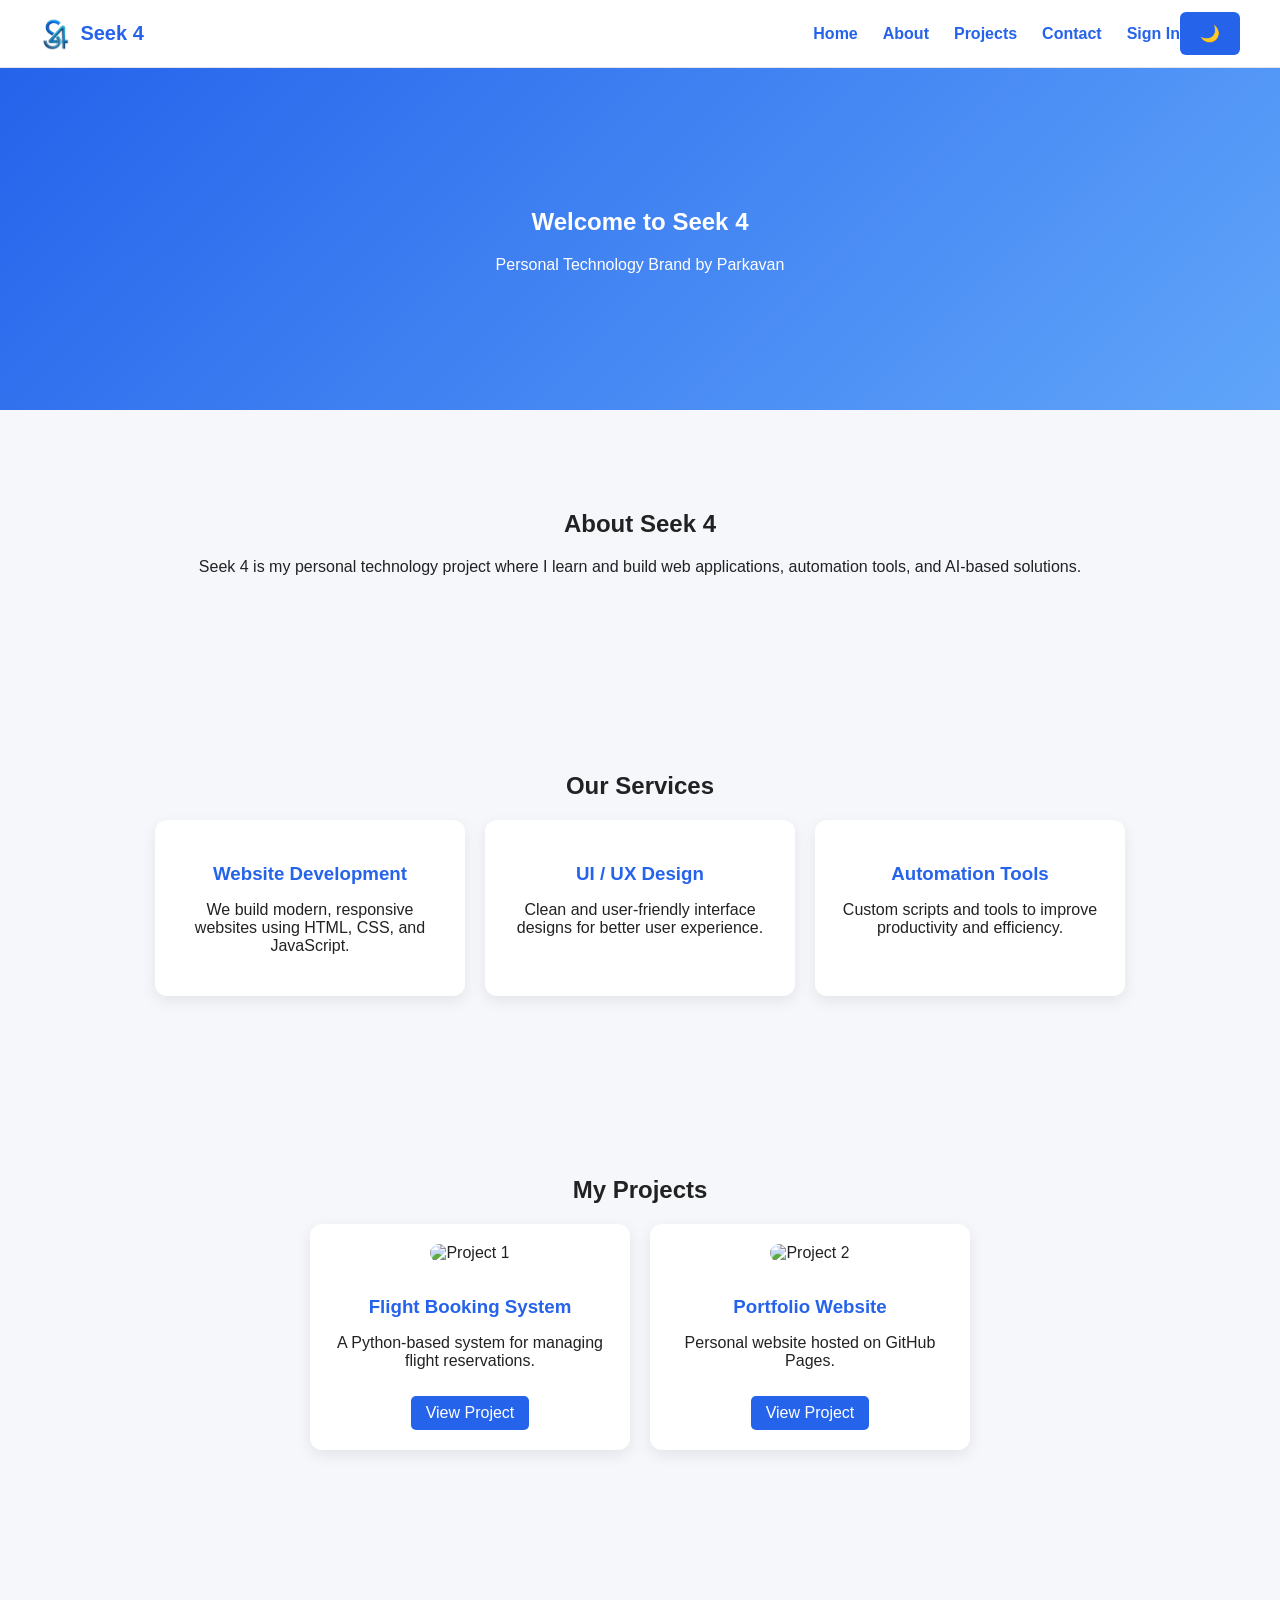
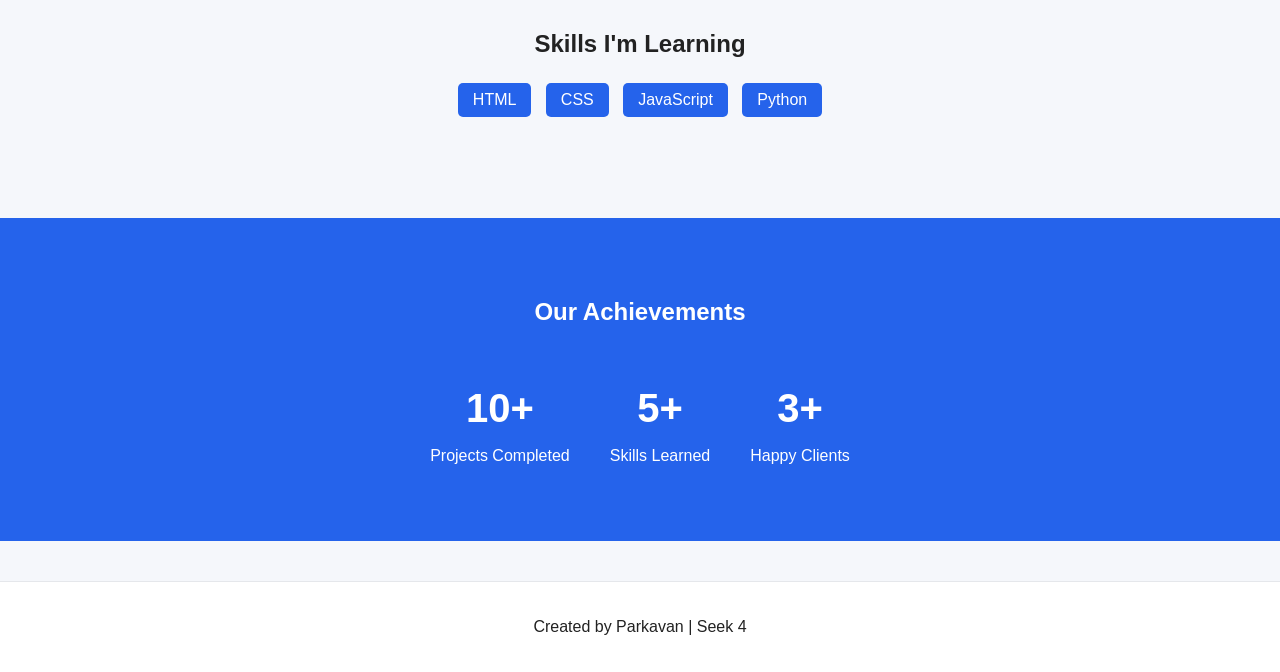
==== index.html @ dd01be50 "Update index.html" ====
<!DOCTYPE html>
<html>

<head>

<title>Seek 4 | Tech Brand</title>

<meta name="viewport" content="width=device-width, initial-scale=1.0">
<link rel="icon" type="image/png" href="favicon.png">
<link rel="stylesheet" href="style.css">

</head>

<body>

<header class="navbar">

<div class="logo">
<img src="logo.png" alt="Seek4 Logo">
<span>Seek 4</span>
</div>

<nav>
<a href="#home">Home</a>
<a href="#about">About</a>
<a href="#projects">Projects</a>
<a href="contact.html">Contact</a>

<a href="auth.html" id="loginLink">Sign In</a>
<a href="#" id="logoutBtn" onclick="logout()" style="display:none;">Logout</a>
<button id="themeToggle">🌙</button>

</nav>

</header>

<section id="home" class="hero">

<h1>Welcome to Seek 4</h1>
<p>Personal Technology Brand by Parkavan</p>

<p id="welcomeMessage"></p>

</section>

<section id="about">

<h2>About Seek 4</h2>

<p>
Seek 4 is my personal technology project where I learn and build
web applications, automation tools, and AI-based solutions.
</p>

</section>

<section id="services">

<h2>Our Services</h2>

<div class="services">

<div class="service-card">
<h3>Website Development</h3>
<p>We build modern, responsive websites using HTML, CSS, and JavaScript.</p>
</div>

<div class="service-card">
<h3>UI / UX Design</h3>
<p>Clean and user-friendly interface designs for better user experience.</p>
</div>

<div class="service-card">
<h3>Automation Tools</h3>
<p>Custom scripts and tools to improve productivity and efficiency.</p>
</div>

</div>

</section>
 
<section id="projects">

<h2>My Projects</h2>

<div class="projects">

<div class="project-card">
<img src="portrait-young-confident-woman-professional-entrepreneur-working-her-office-using-laptop.jpg" alt="Project 1">

<h3>Flight Booking System</h3>
<p>A Python-based system for managing flight reservations.</p>

<a href="#" class="btn">View Project</a>
</div>

<div class="project-card">
<img src="young-handsome-business-man-with-laptop-office.jpg" alt="Project 2">

<h3>Portfolio Website</h3>
<p>Personal website hosted on GitHub Pages.</p>

<a href="#" class="btn">View Project</a>
</div>

</div>

</section>

<section id="skills">

<h2>Skills I'm Learning</h2>

<ul>
<li>HTML</li>
<li>CSS</li>
<li>JavaScript</li>
<li>Python</li>
</ul>

</section>

<section class="stats">

<h2>Our Achievements</h2>

<div class="stats-container">

<div class="stat">
<h3 class="counter" data-target="10">0</h3>
<p>Projects Completed</p>
</div>

<div class="stat">
<h3 class="counter" data-target="5">0</h3>
<p>Skills Learned</p>
</div>

<div class="stat">
<h3 class="counter" data-target="3">0</h3>
<p>Happy Clients</p>
</div>

</div>

</section>

<footer>

<p>Created by Parkavan | Seek 4</p>

</footer>

 <script>

let loggedUser = localStorage.getItem("loggedUser")

if(loggedUser){

document.getElementById("welcomeMessage").innerText =
"Welcome back, " + loggedUser

document.getElementById("loginLink").style.display="none"
document.getElementById("logoutBtn").style.display="inline"

}

function logout(){

localStorage.removeItem("loggedUser")

alert("Logged out successfully")

location.reload()

}

const toggleBtn = document.getElementById("themeToggle")

if(localStorage.getItem("theme") === "dark"){
document.body.classList.add("dark-mode")
toggleBtn.innerText="☀️"
}

toggleBtn.onclick = function(){

document.body.classList.toggle("dark-mode")

if(document.body.classList.contains("dark-mode")){
localStorage.setItem("theme","dark")
toggleBtn.innerText="☀️"
}else{
localStorage.setItem("theme","light")
toggleBtn.innerText="🌙"
}

}

const counters = document.querySelectorAll('.counter')

counters.forEach(counter => {

counter.innerText = '0'

const updateCounter = () => {

const target = +counter.getAttribute('data-target')
const count = +counter.innerText

const increment = target / 100

if(count < target){
counter.innerText = Math.ceil(count + increment)
setTimeout(updateCounter, 20)
}else{
counter.innerText = target + "+"
}

}

updateCounter()

})

</script>
  
</body>
</html>
---- style.css ----
/* Smooth scrolling */
html {
  scroll-behavior: smooth;
}

/* Body */
body{
  font-family: Arial, sans-serif;
  margin:0;
  background:#f5f7fb;
  color:#222;
}

/* Navbar */
.navbar{
  display:flex;
  justify-content:space-between;
  align-items:center;
  padding:12px 40px;
  background:white;
  border-bottom:1px solid #e5e7eb;
}

/* Logo */
.logo{
  display:flex;
  align-items:center;
  gap:10px;
  font-size:20px;
  font-weight:bold;
  color:#2563eb;
}

.logo img{
  height:35px;
  width:auto;
}

/* Navigation links */
nav{
  display:flex;
  align-items:center;
}

nav a{
  margin-left:25px;
  text-decoration:none;
  color:#2563eb;
  font-weight:600;
  font-size:16px;
  transition:0.3s;
}

nav a:hover{
  color:#1d4ed8;
}

/* Hero section */
.hero{
  text-align:center;
  padding:120px 20px;
  background:linear-gradient(135deg,#2563eb,#60a5fa);
  color:white;
}

/* Sections */
section{
  padding:80px 20px;
  text-align:center;
}

/* Projects container */
.projects{
  display:flex;
  justify-content:center;
  gap:20px;
  flex-wrap:wrap;
}

/* Project cards */
.card{
  background:white;
  padding:25px;
  border-radius:10px;
  width:260px;
  box-shadow:0 5px 15px rgba(0,0,0,0.08);
  transition:0.3s;
}

.card:hover{
  transform:translateY(-5px);
}

/* Skills list */
ul{
  list-style:none;
  padding:0;
}

ul li{
  display:inline-block;
  background:#2563eb;
  color:white;
  padding:8px 15px;
  margin:5px;
  border-radius:5px;
}

/* Footer */
footer{
  margin-top:40px;
  padding:20px;
  background:white;
  border-top:1px solid #e5e7eb;
  text-align:center;
}

/* Fade-in animation */
.section {
  opacity: 0;
  transform: translateY(40px);
  transition: all 0.8s ease;
}

.section.show {
  opacity: 1;
  transform: translateY(0);
}

/* Hero animation */
.hero h1{
  animation:fadeIn 1.5s ease-in-out;
}

@keyframes fadeIn {
  from {
    opacity:0;
    transform:translateY(-20px);
  }

  @media (max-width:768px){

.navbar{
flex-direction:column;
align-items:flex-start;
}

nav{
margin-top:10px;
}

.hero{
padding:80px 20px;
}

.projects{
flex-direction:column;
align-items:center;
}

.card{
width:90%;
}

}

  to {
    opacity:1;
    transform:translateY(0);
  }
}

button{
background:#2563eb;
color:white;
padding:10px 20px;
border:none;
border-radius:6px;
cursor:pointer;
}

button:hover{
background:#1d4ed8;
}

.card{
transition:0.3s;
}

.card:hover{
transform:translateY(-5px);
}

/* Dark Mode */

.dark-mode{
background:#111827;
color:#f9fafb;
}

.dark-mode .navbar{
background:#1f2937;
border-bottom:1px solid #374151;
}

.dark-mode .card{
background:#1f2937;
color:white;
}

.dark-mode footer{
background:#1f2937;
}

input, textarea{
width:100%;
padding:12px;
margin:10px 0;
border:1px solid #ccc;
border-radius:6px;
font-size:14px;
}

textarea{
resize:none;
}

button{
background:#2563eb;
color:white;
padding:12px 20px;
border:none;
border-radius:6px;
cursor:pointer;
font-size:16px;
}

button:hover{
background:#1d4ed8;
}

/* Services Section */

.services{
display:flex;
justify-content:center;
gap:20px;
flex-wrap:wrap;
margin-top:20px;
}

.service-card{
background:white;
padding:25px;
border-radius:12px;
width:260px;
box-shadow:0 5px 15px rgba(0,0,0,0.08);
transition:0.3s;
}

.service-card:hover{
transform:translateY(-5px);
}

.service-card h3{
color:#2563eb;
margin-bottom:10px;
}

.dark-mode .service-card{
background:#1f2937;
color:white;
}

@media (max-width:768px){

.services{
flex-direction:column;
align-items:center;
}

.service-card{
width:90%;
}

}

/* Project Cards */

.project-card{
background:white;
padding:20px;
border-radius:12px;
width:280px;
box-shadow:0 5px 15px rgba(0,0,0,0.08);
transition:0.3s;
text-align:center;
}

.project-card img{
width:100%;
border-radius:10px;
margin-bottom:15px;
}

.project-card:hover{
transform:translateY(-5px);
}

.project-card h3{
color:#2563eb;
margin-bottom:10px;
}

.btn{
display:inline-block;
margin-top:10px;
padding:8px 15px;
background:#2563eb;
color:white;
text-decoration:none;
border-radius:5px;
}

.btn:hover{
background:#1d4ed8;
}

.dark-mode .project-card{
background:#1f2937;
color:white;
}

@media (max-width:768px){

.project-card{
width:90%;
}

}

/* Stats Section */

.stats{
background:#2563eb;
color:white;
padding:60px 20px;
text-align:center;
}

.stats-container{
display:flex;
justify-content:center;
gap:40px;
flex-wrap:wrap;
margin-top:20px;
}

.stat h3{
font-size:40px;
margin-bottom:10px;
}

.stat p{
font-size:16px;
}

.dark-mode .stats{
background:#1f2937;
}
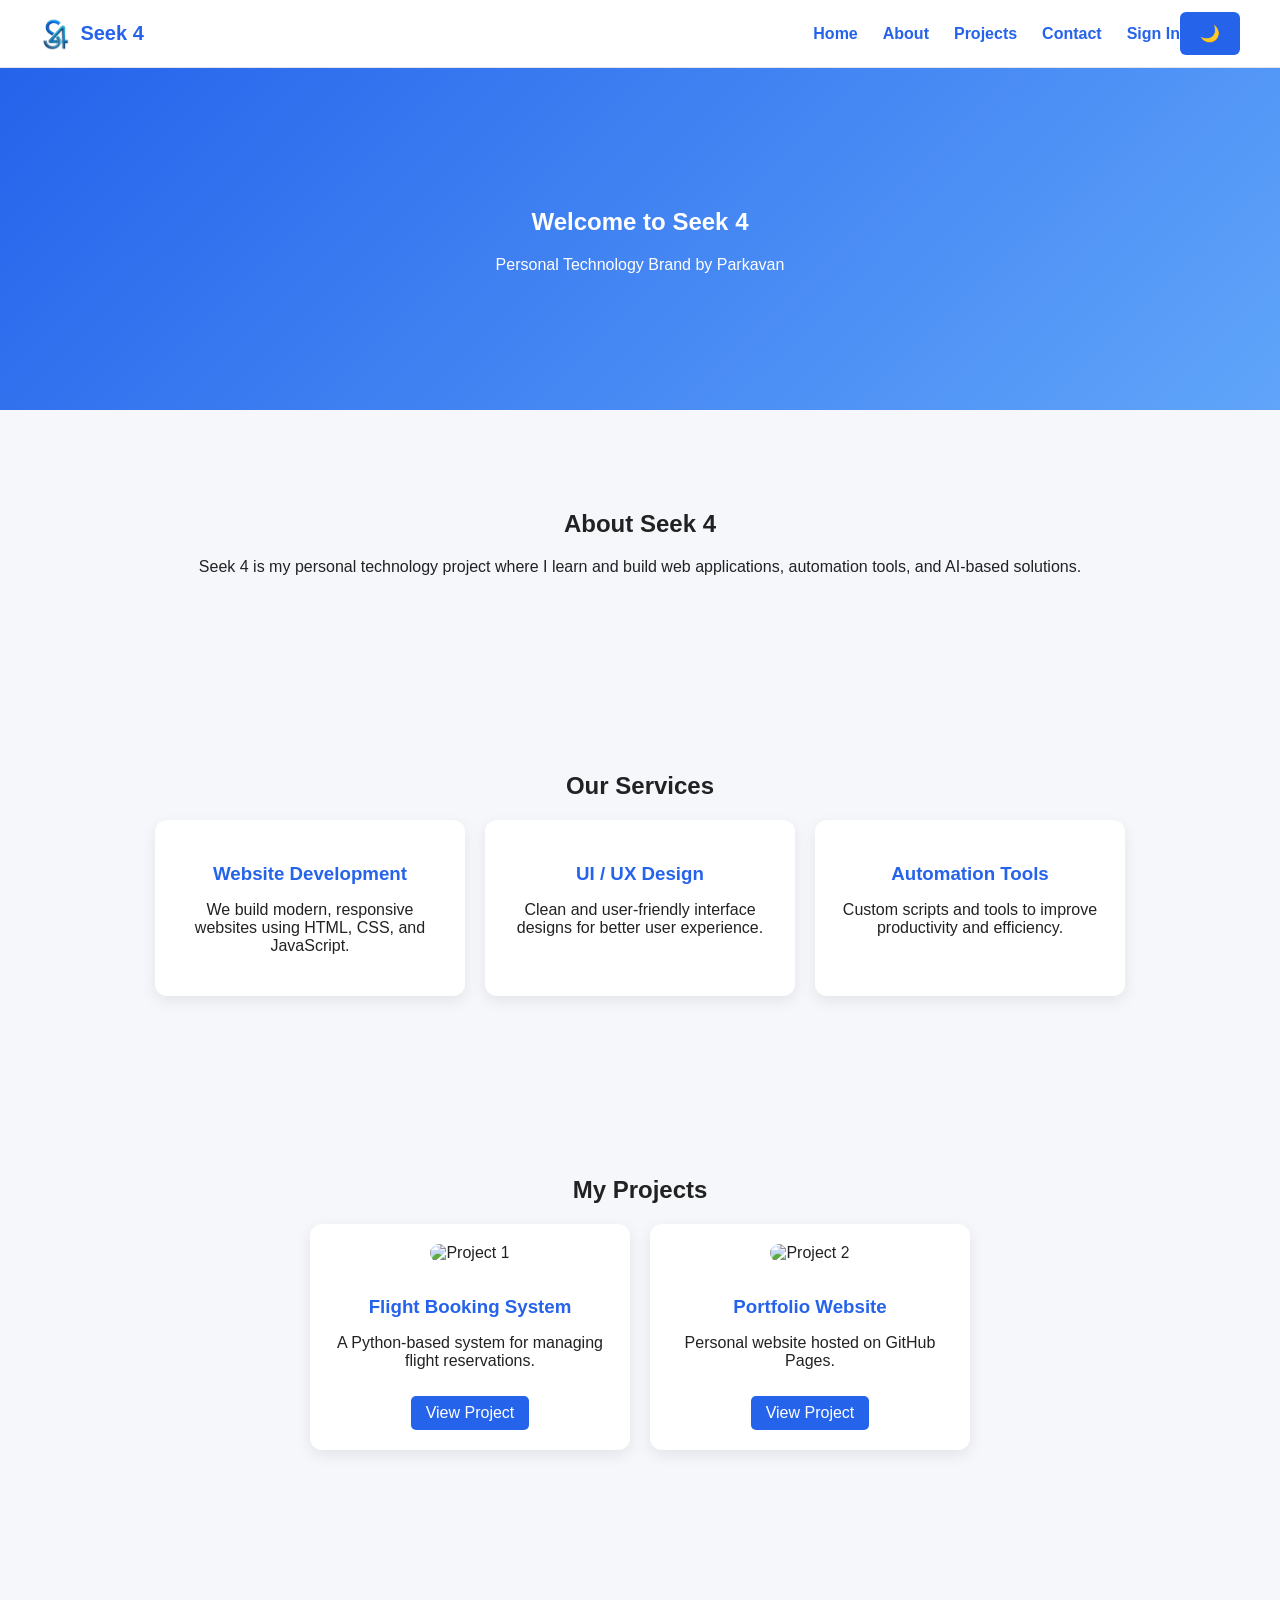
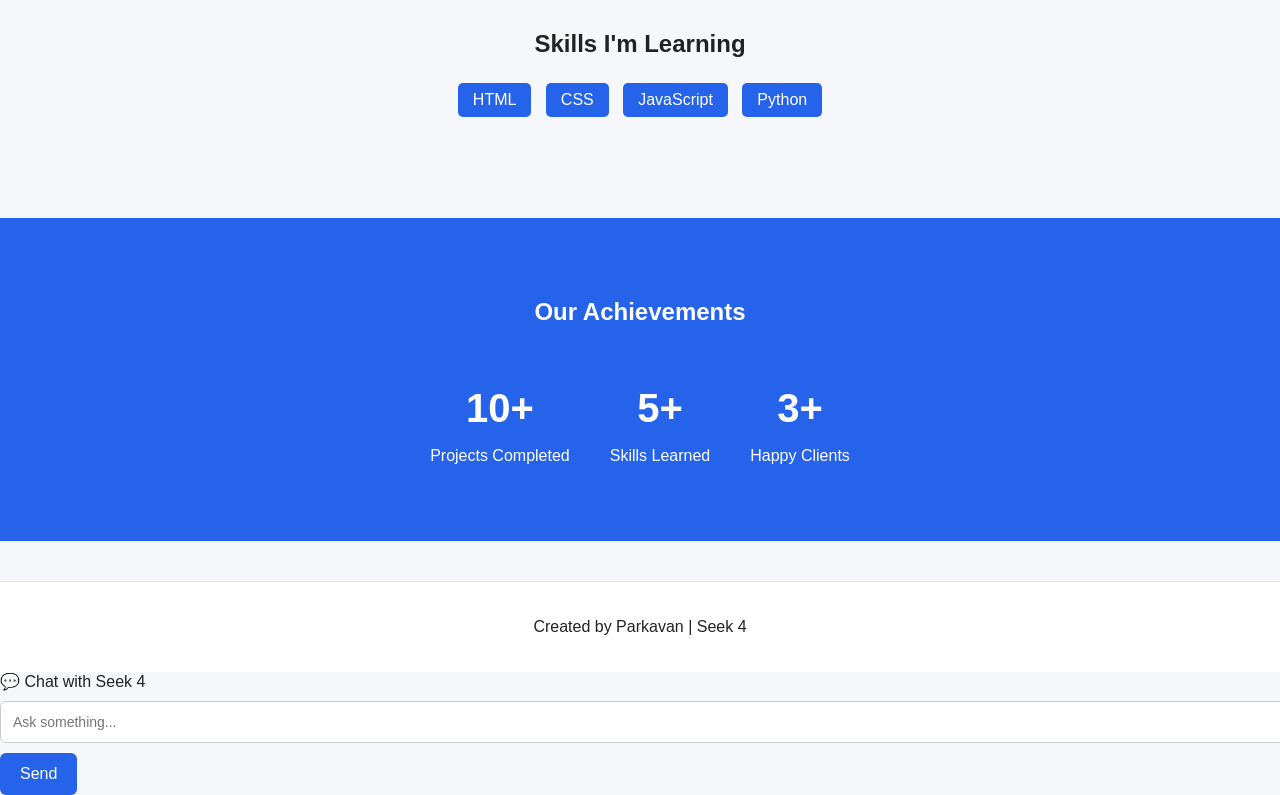
==== commit 9411f278: "Update index.html" ====
--- a/index.html
+++ b/index.html
@@ -222,7 +222,78 @@
 
 })
 
+function toggleChat(){
+
+let body = document.getElementById("chatBody")
+
+body.style.display = body.style.display === "block" ? "none" : "block"
+
+}
+
+function sendMessage(){
+
+let input = document.getElementById("chatInput")
+let msg = input.value
+
+if(msg === "") return
+
+let chat = document.getElementById("chatMessages")
+
+chat.innerHTML += "<p><b>You:</b> " + msg + "</p>"
+
+let reply = getReply(msg)
+
+setTimeout(()=>{
+chat.innerHTML += "<p><b>Bot:</b> " + reply + "</p>"
+chat.scrollTop = chat.scrollHeight
+},500)
+
+input.value = ""
+
+}
+
+function getReply(msg){
+
+msg = msg.toLowerCase()
+
+if(msg.includes("hello")){
+return "Hello! Welcome to Seek 4 👋"
+}
+
+if(msg.includes("services")){
+return "We offer web development, UI design, and automation tools."
+}
+
+if(msg.includes("contact")){
+return "You can contact us through the Contact page."
+}
+
+if(msg.includes("price")){
+return "Pricing depends on your project. Please contact us."
+}
+
+return "I'm here to help! Ask about services or projects."
+
+}
+
 </script>
-  
+
+<div class="chatbot">
+
+<div class="chat-header" onclick="toggleChat()">
+💬 Chat with Seek 4
+</div>
+
+<div class="chat-body" id="chatBody">
+
+<div id="chatMessages"></div>
+
+<input type="text" id="chatInput" placeholder="Ask something...">
+<button onclick="sendMessage()">Send</button>
+
+</div>
+
+</div>
+ 
 </body>
 </html>
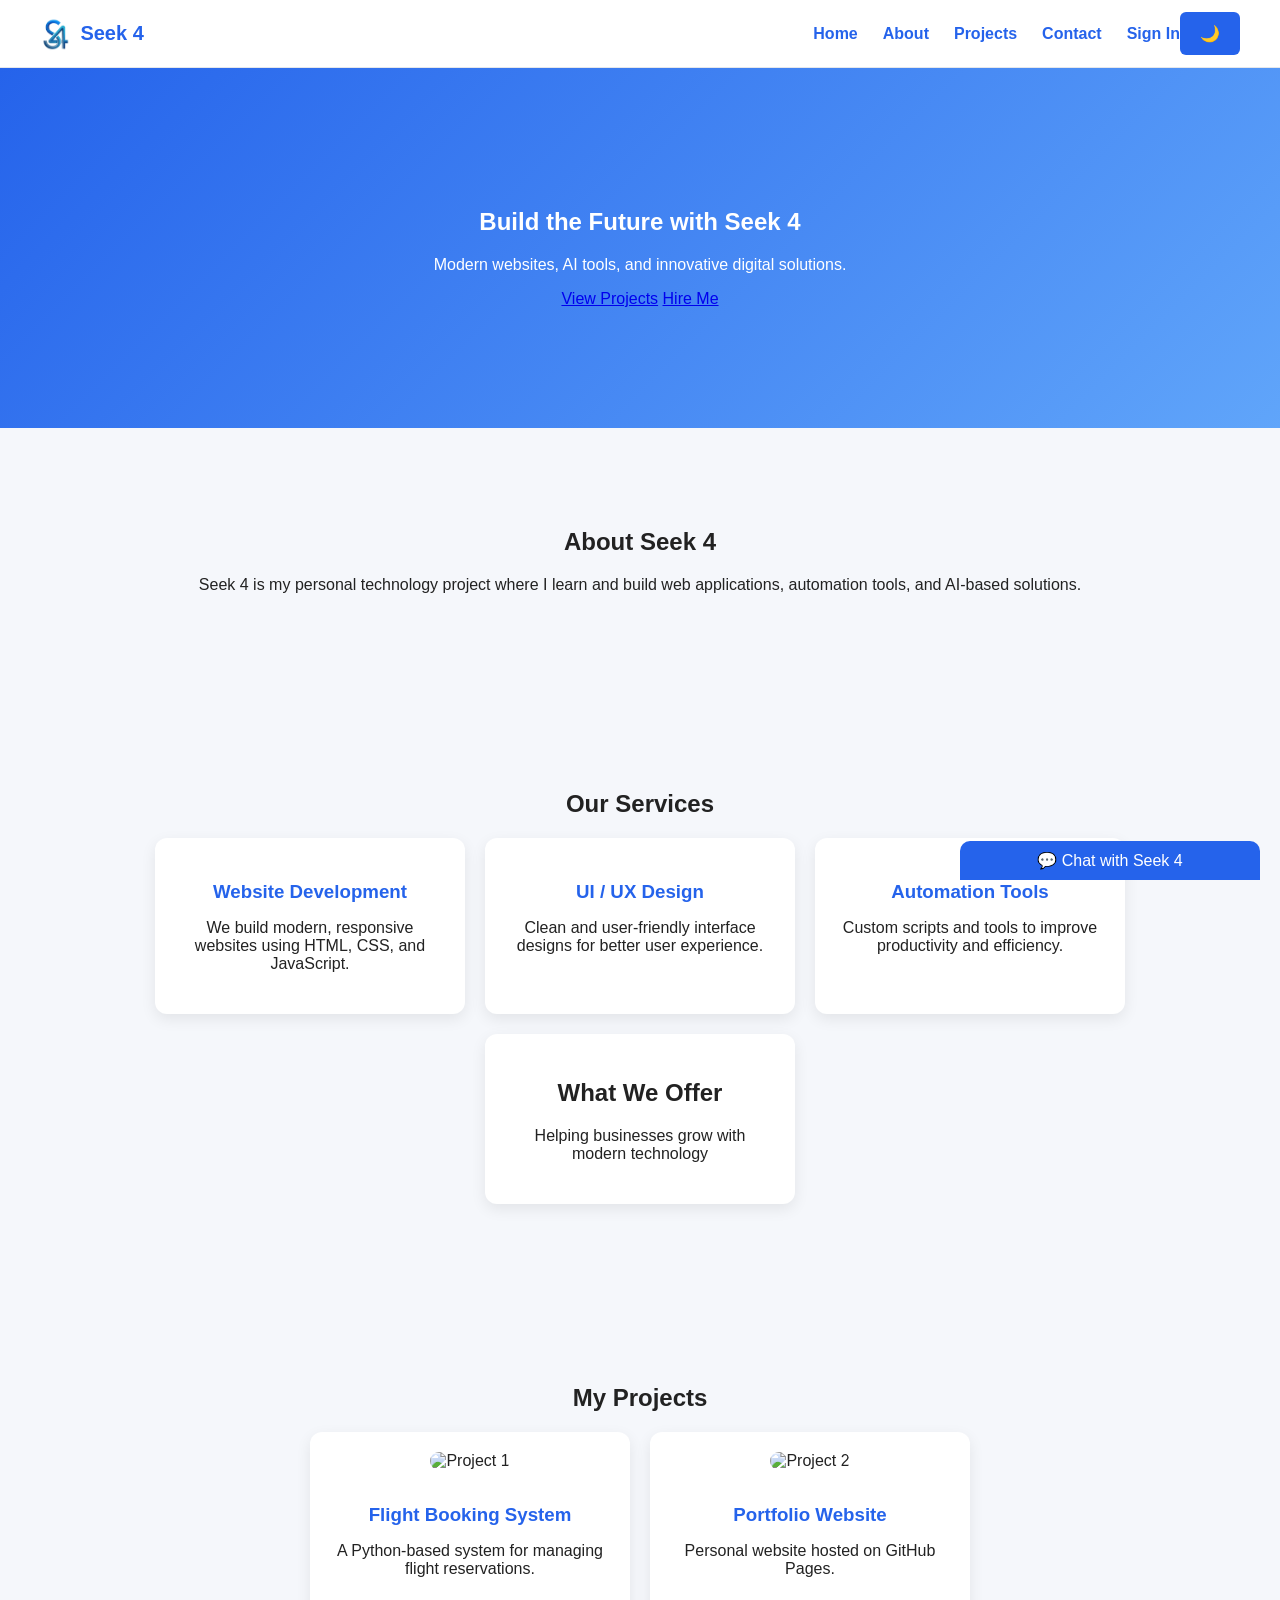
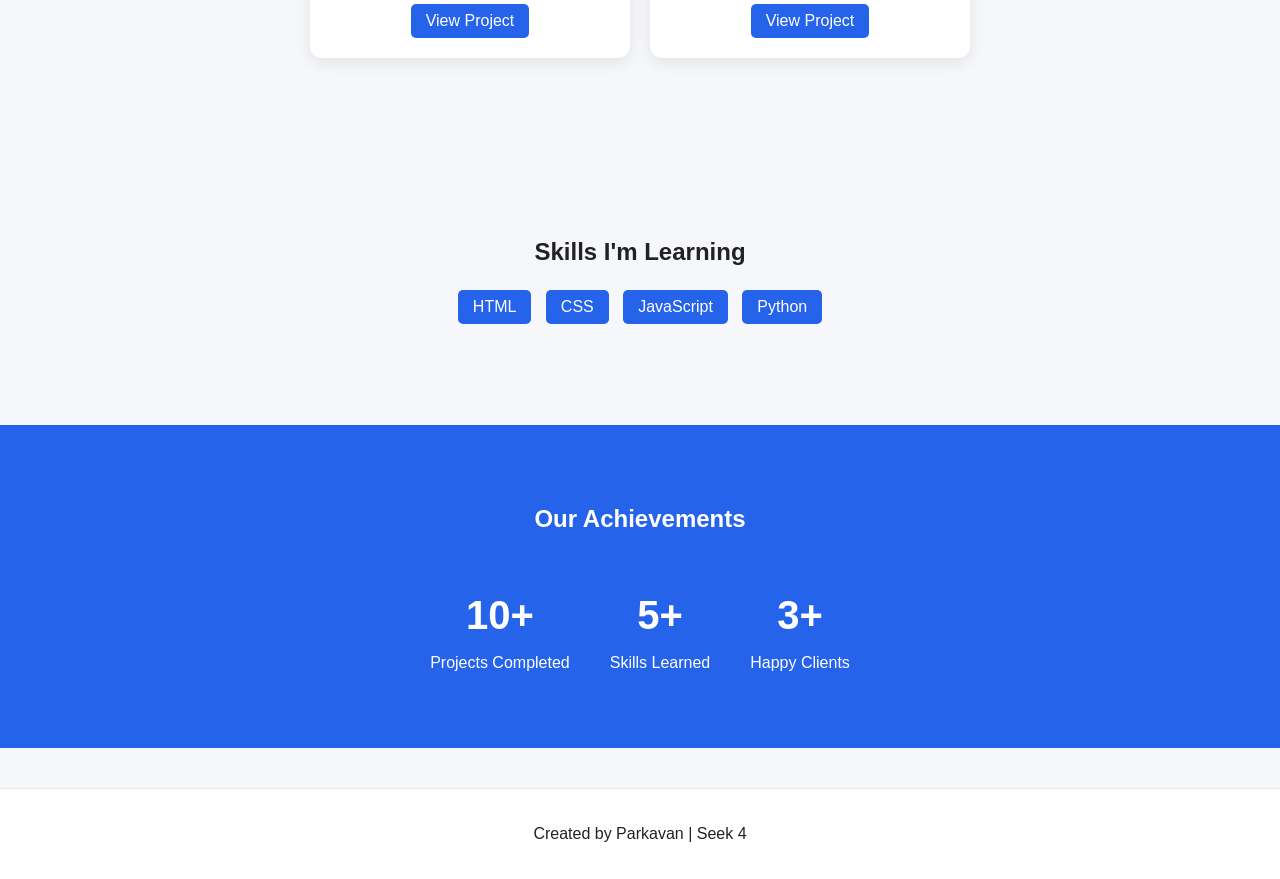
==== commit 541245bc: "Update index.html" ====
--- a/index.html
+++ b/index.html
@@ -34,12 +34,20 @@
 
 </header>
 
-<section id="home" class="hero">
-
-<h1>Welcome to Seek 4</h1>
-<p>Personal Technology Brand by Parkavan</p>
-
-<p id="welcomeMessage"></p>
+<section class="hero">
+
+<h1>
+Build the Future with <span class="highlight">Seek 4</span>
+</h1>
+
+<p>
+Modern websites, AI tools, and innovative digital solutions.
+</p>
+
+<div class="hero-buttons">
+<a href="#projects" class="btn-primary">View Projects</a>
+<a href="contact.html" class="btn-secondary">Hire Me</a>
+</div>
 
 </section>
 
@@ -73,6 +81,11 @@
 <div class="service-card">
 <h3>Automation Tools</h3>
 <p>Custom scripts and tools to improve productivity and efficiency.</p>
+</div>
+
+<div class="service-card">
+<h2>What We Offer</h2>
+<p>Helping businesses grow with modern technology</p>
 </div>
 
 </div>
--- a/style.css
+++ b/style.css
@@ -368,3 +368,55 @@
 .dark-mode .stats{
 background:#1f2937;
 }
+
+/* Chatbot */
+
+.chatbot{
+position:fixed;
+bottom:20px;
+right:20px;
+width:300px;
+font-family:Arial;
+}
+
+.chat-header{
+background:#2563eb;
+color:white;
+padding:10px;
+cursor:pointer;
+border-radius:10px 10px 0 0;
+text-align:center;
+}
+
+.chat-body{
+display:none;
+background:white;
+border:1px solid #ccc;
+border-top:none;
+padding:10px;
+border-radius:0 0 10px 10px;
+}
+
+#chatMessages{
+height:200px;
+overflow-y:auto;
+margin-bottom:10px;
+}
+
+#chatMessages p{
+margin:5px 0;
+}
+
+#chatInput{
+width:70%;
+padding:5px;
+}
+
+.chat-body button{
+padding:5px;
+}
+
+.dark-mode .chat-body{
+background:#1f2937;
+color:white;
+}
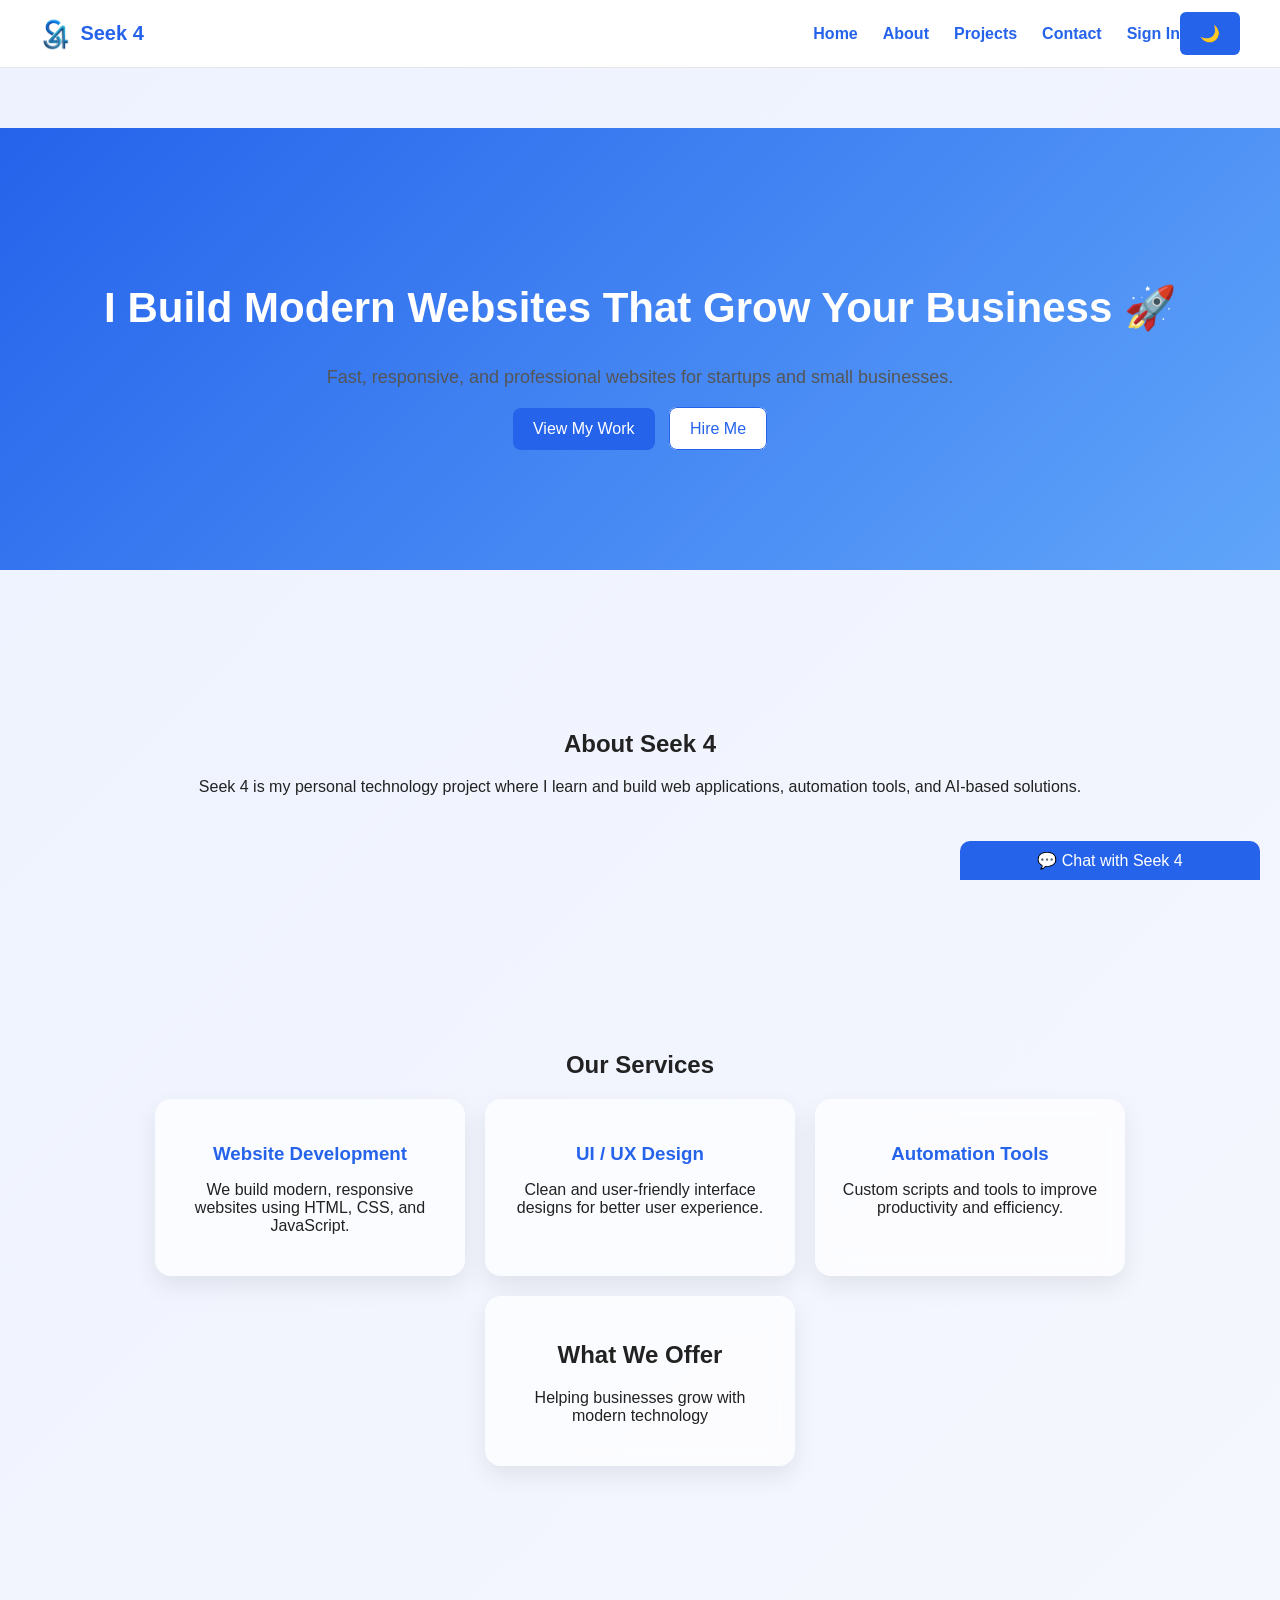
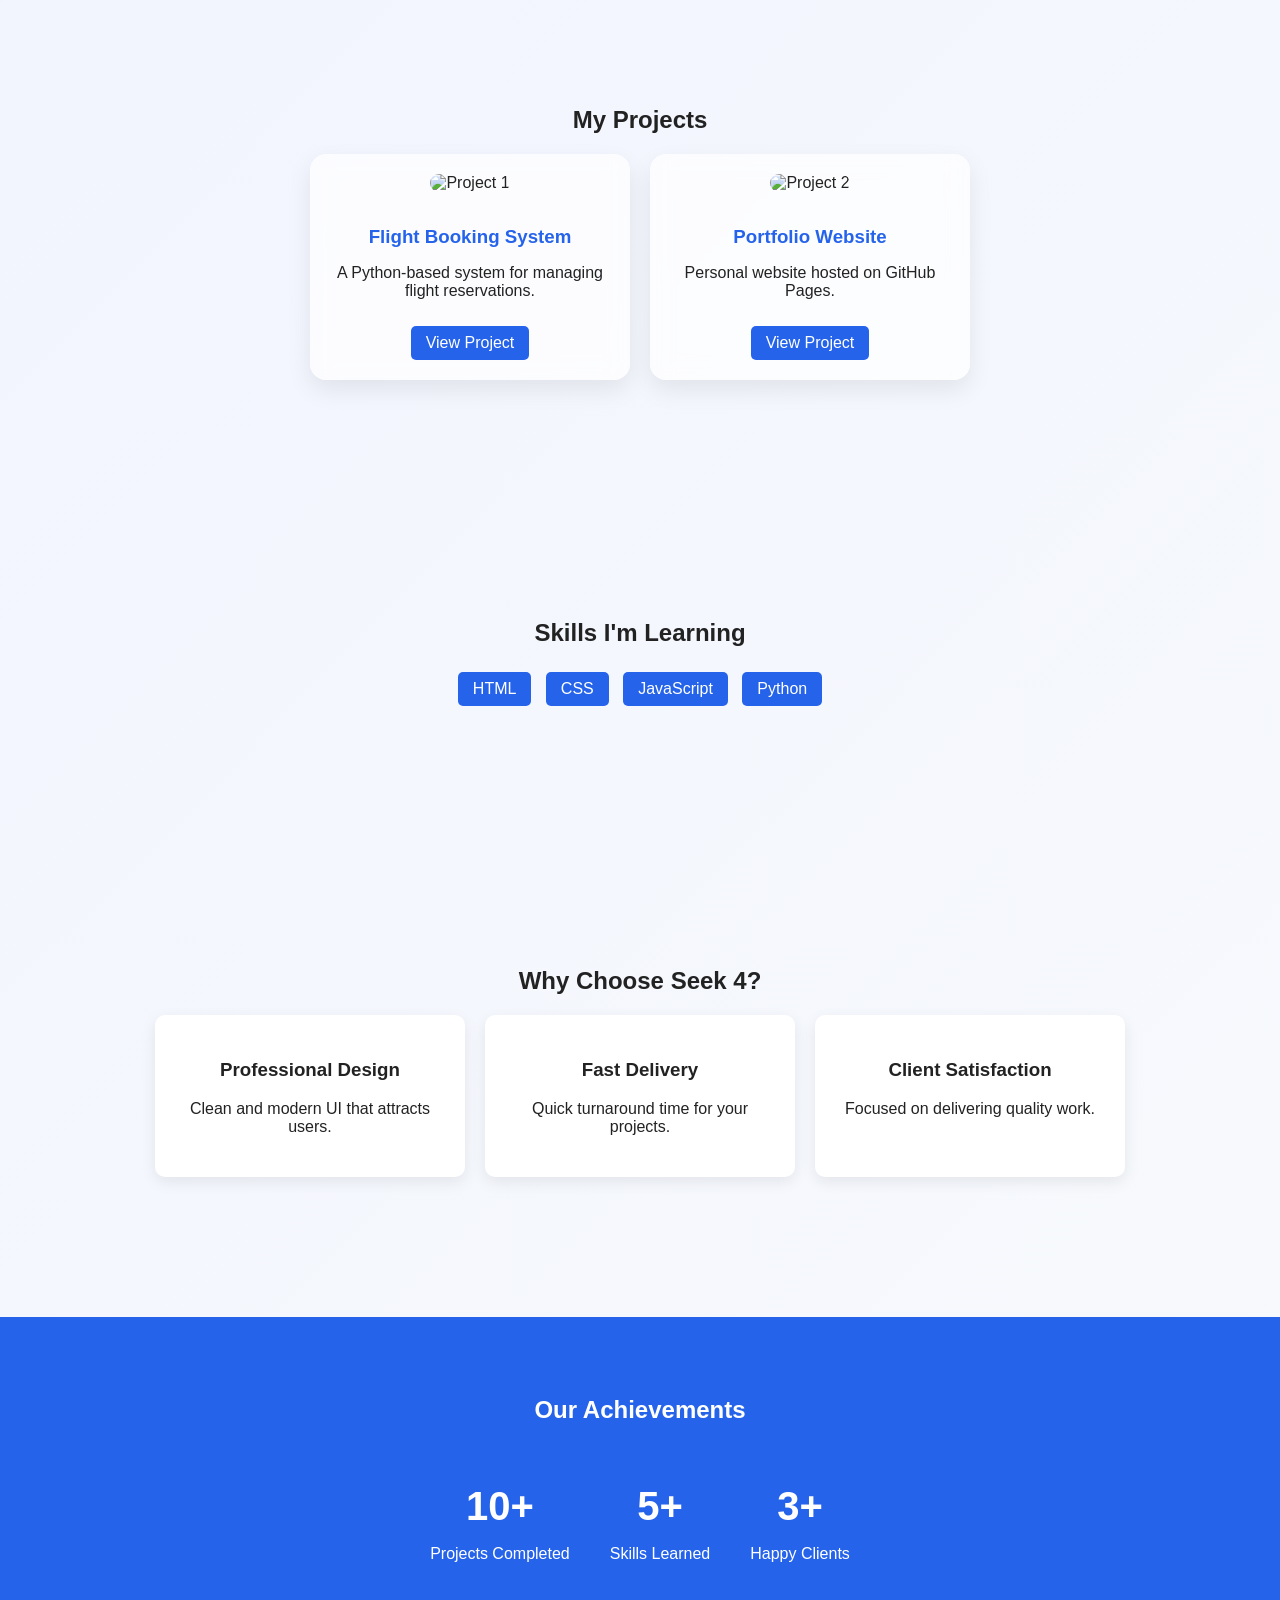
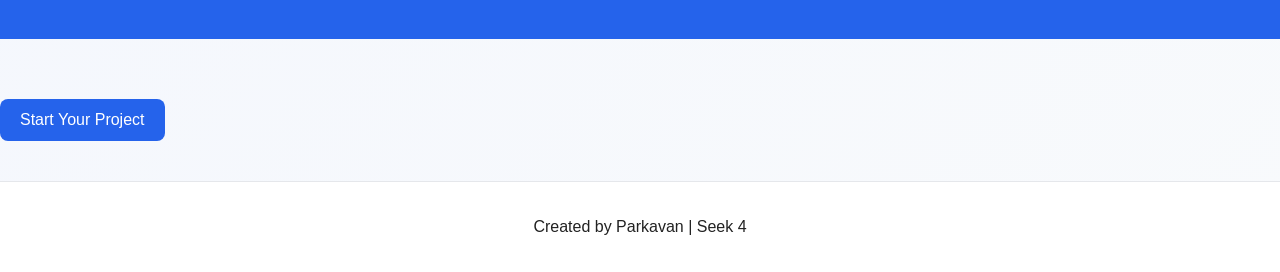
==== commit df8711ec: "Update index.html" ====
--- a/index.html
+++ b/index.html
@@ -37,19 +37,19 @@
 <section class="hero">
 
 <h1>
-Build the Future with <span class="highlight">Seek 4</span>
+I Build Modern Websites That Grow Your Business 🚀
 </h1>
 
 <p>
-Modern websites, AI tools, and innovative digital solutions.
+Fast, responsive, and professional websites for startups and small businesses.
 </p>
 
 <div class="hero-buttons">
-<a href="#projects" class="btn-primary">View Projects</a>
+<a href="#projects" class="btn-primary">View My Work</a>
 <a href="contact.html" class="btn-secondary">Hire Me</a>
 </div>
 
-</section>
+</section> 
 
 <section id="about">
 
@@ -133,6 +133,31 @@
 
 </section>
 
+ <section>
+
+<h2>Why Choose Seek 4?</h2>
+
+<div class="projects">
+
+<div class="card">
+<h3>Professional Design</h3>
+<p>Clean and modern UI that attracts users.</p>
+</div>
+
+<div class="card">
+<h3>Fast Delivery</h3>
+<p>Quick turnaround time for your projects.</p>
+</div>
+
+<div class="card">
+<h3>Client Satisfaction</h3>
+<p>Focused on delivering quality work.</p>
+</div>
+
+</div>
+
+</section>
+
 <section class="stats">
 
 <h2>Our Achievements</h2>
@@ -157,6 +182,8 @@
 </div>
 
 </section>
+
+<a href="contact.html" class="btn-primary">Start Your Project</a>
 
 <footer>
 
--- a/style.css
+++ b/style.css
@@ -420,3 +420,87 @@
 background:#1f2937;
 color:white;
 }
+
+/* Gradient Background */
+body{
+  background: linear-gradient(135deg,#eef2ff,#f8fafc);
+}
+
+/* Hero */
+.hero{
+  text-align:center;
+  padding:120px 20px;
+}
+
+.hero h1{
+  font-size:42px;
+  font-weight:700;
+}
+
+.highlight{
+  color:#2563eb;
+}
+
+.hero p{
+  margin-top:10px;
+  font-size:18px;
+  color:#555;
+}
+
+/* Buttons */
+.hero-buttons{
+  margin-top:20px;
+}
+
+.btn-primary{
+  background:#2563eb;
+  color:white;
+  padding:12px 20px;
+  border-radius:8px;
+  text-decoration:none;
+  margin-right:10px;
+  display:inline-block;
+}
+
+.btn-primary:hover{
+  background:#1d4ed8;
+}
+
+.btn-secondary{
+  background:white;
+  color:#2563eb;
+  padding:12px 20px;
+  border-radius:8px;
+  border:1px solid #2563eb;
+  text-decoration:none;
+}
+
+/* Glass Effect Cards */
+.service-card, .project-card{
+  backdrop-filter: blur(10px);
+  background: rgba(255,255,255,0.7);
+}
+
+/* Section spacing */
+section{
+  margin:60px 0;
+}
+
+.service-card, .project-card{
+  border-radius:16px;
+  box-shadow:0 10px 25px rgba(0,0,0,0.08);
+}
+
+.dark-mode{
+  background:#0f172a;
+  color:white;
+}
+
+.dark-mode .hero p{
+  color:#cbd5f5;
+}
+
+.dark-mode .service-card,
+.dark-mode .project-card{
+  background:#1e293b;
+}
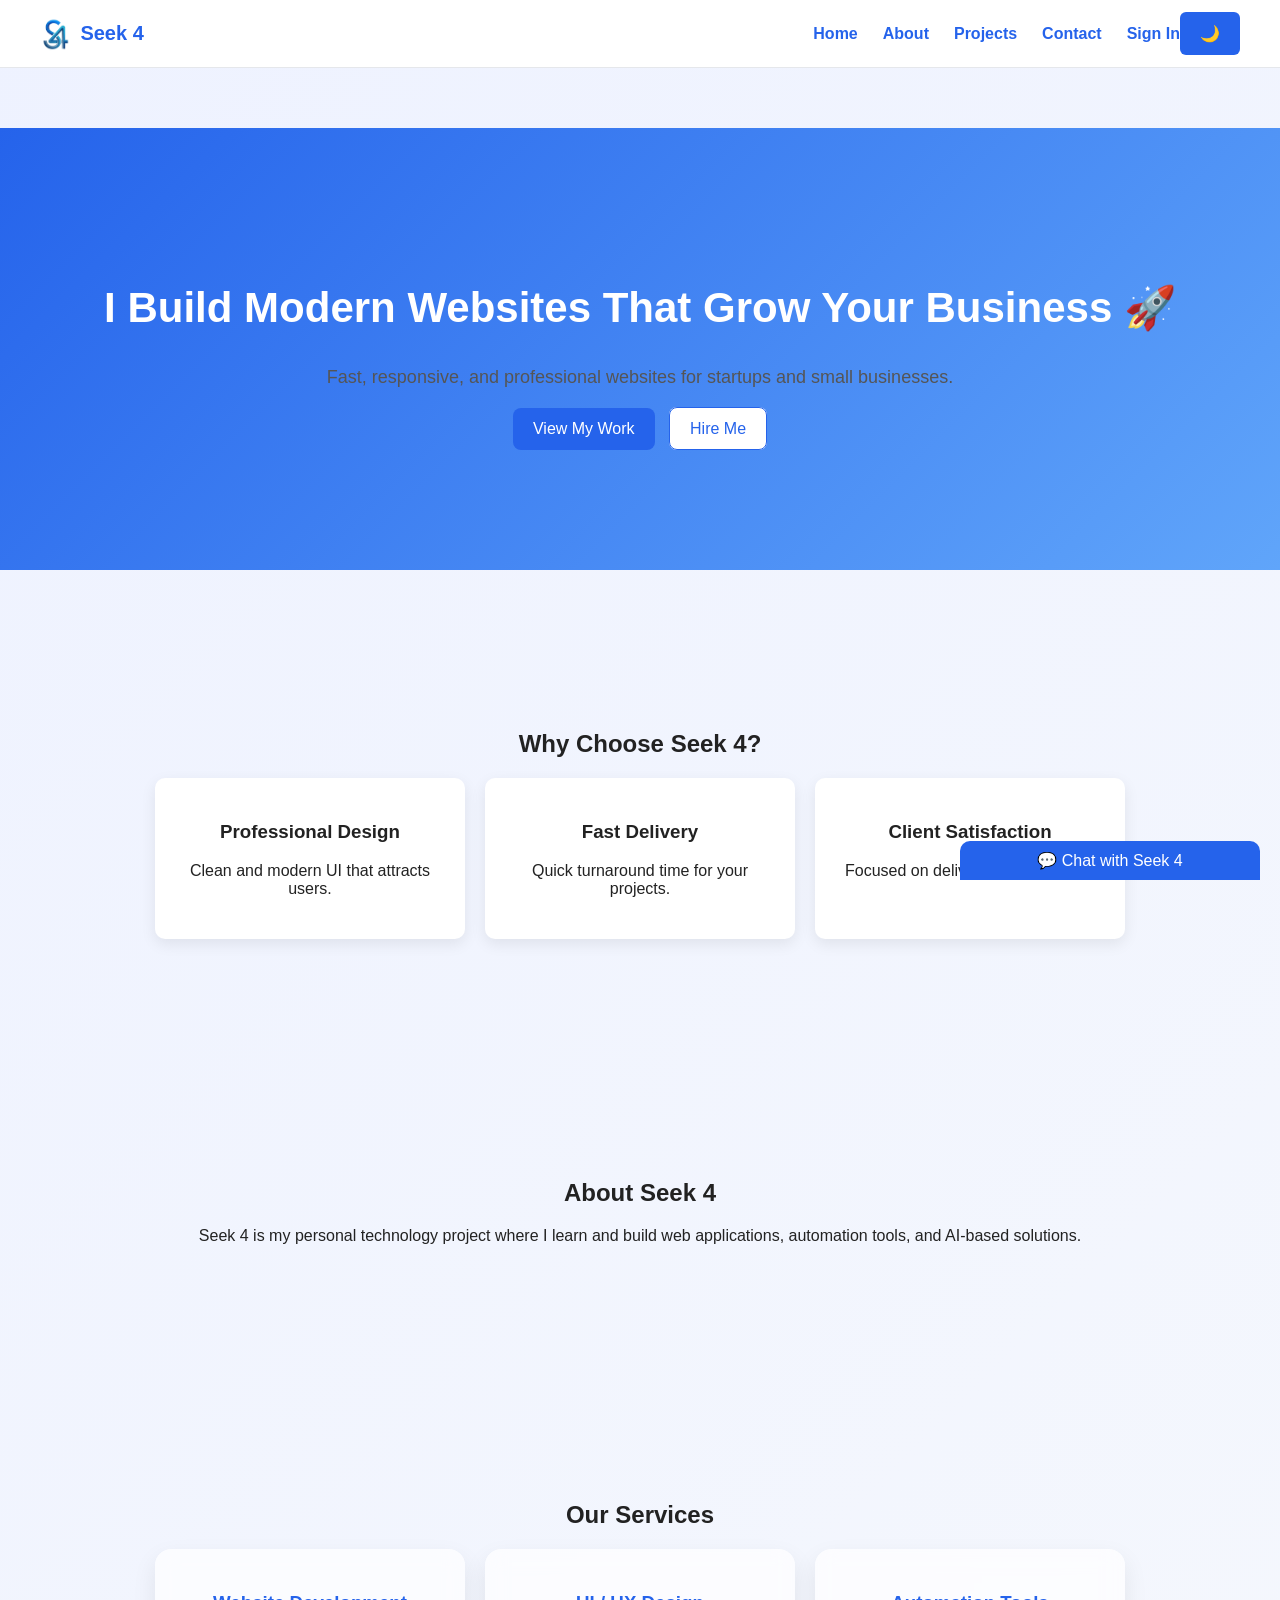
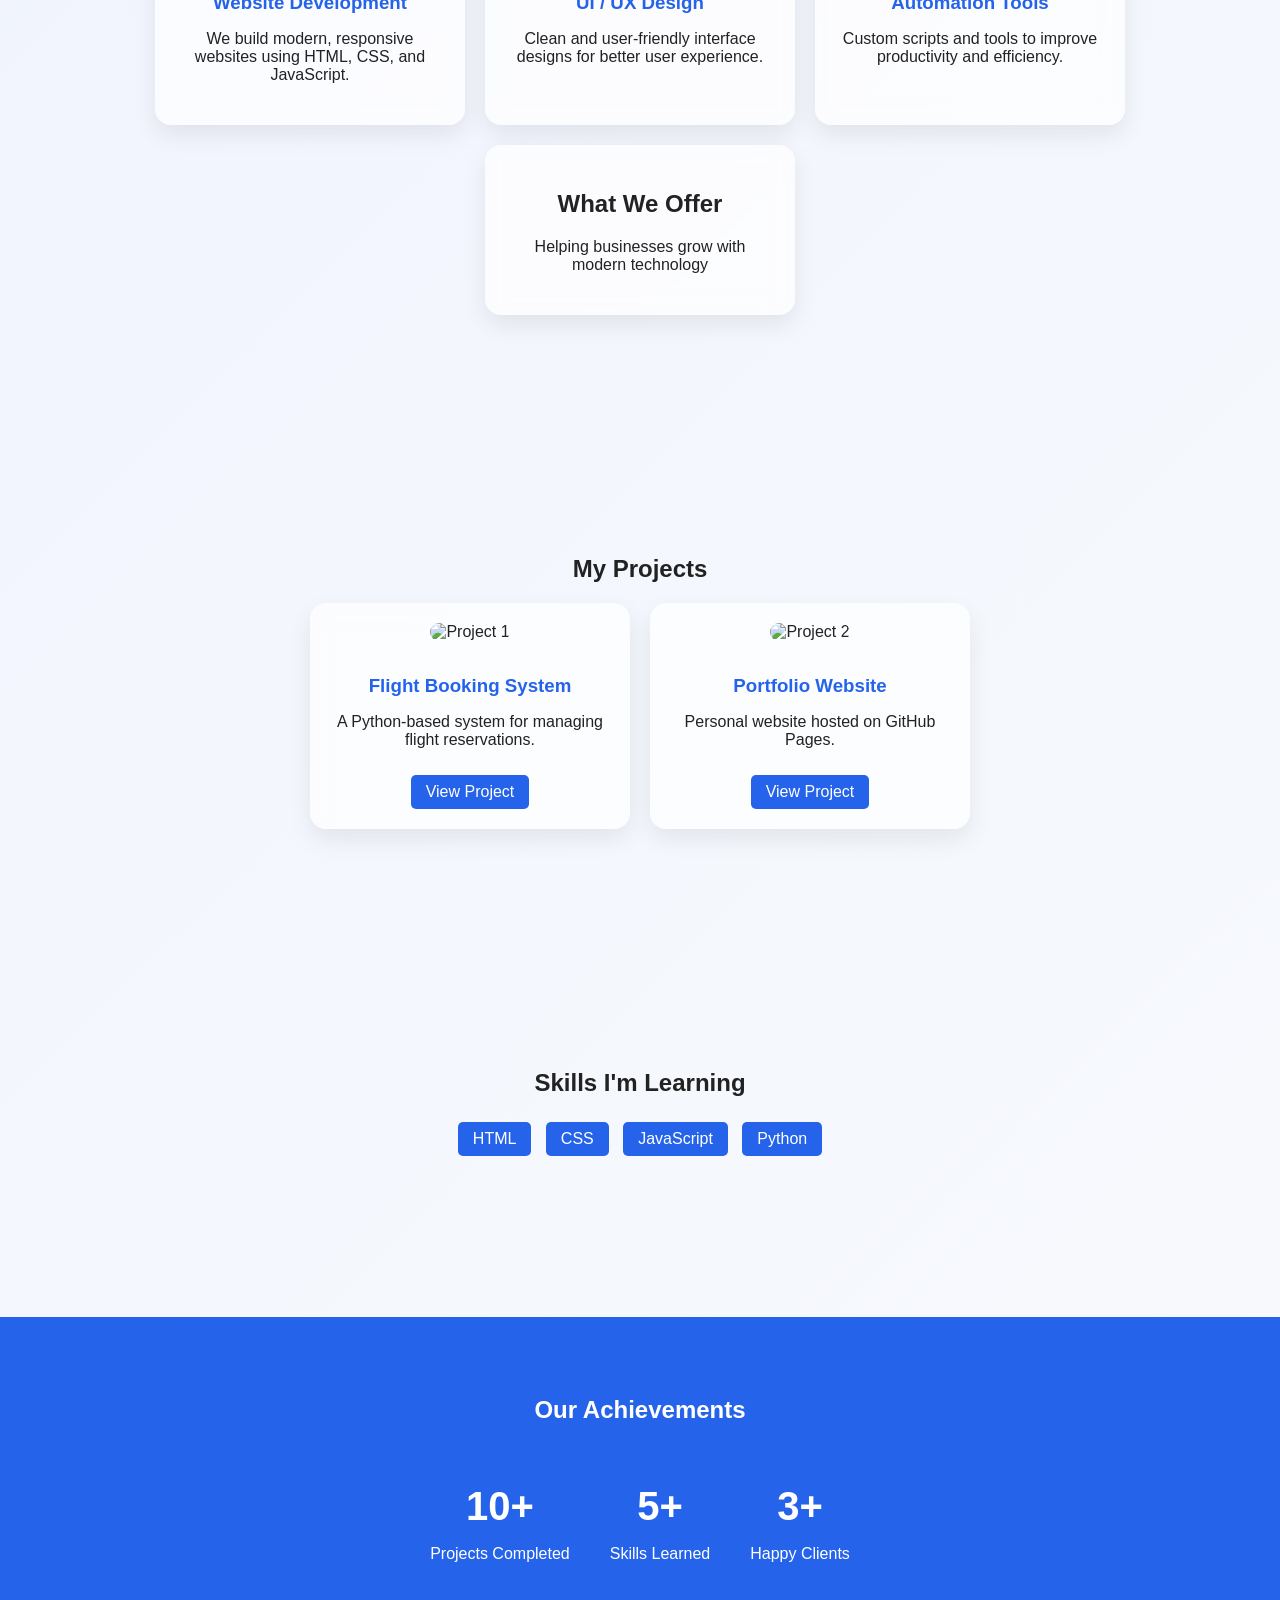
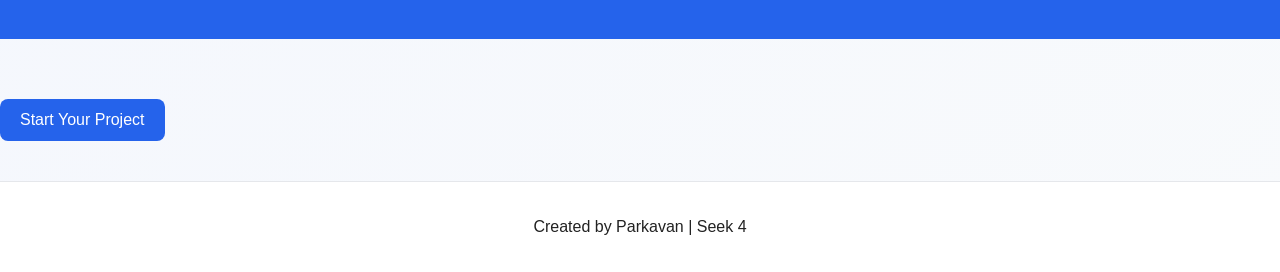
==== commit cc67e2a7: "Update index.html" ====
--- a/index.html
+++ b/index.html
@@ -50,6 +50,31 @@
 </div>
 
 </section> 
+
+ <section>
+
+<h2>Why Choose Seek 4?</h2>
+
+<div class="projects">
+
+<div class="card">
+<h3>Professional Design</h3>
+<p>Clean and modern UI that attracts users.</p>
+</div>
+
+<div class="card">
+<h3>Fast Delivery</h3>
+<p>Quick turnaround time for your projects.</p>
+</div>
+
+<div class="card">
+<h3>Client Satisfaction</h3>
+<p>Focused on delivering quality work.</p>
+</div>
+
+</div>
+
+</section>
 
 <section id="about">
 
@@ -133,31 +158,6 @@
 
 </section>
 
- <section>
-
-<h2>Why Choose Seek 4?</h2>
-
-<div class="projects">
-
-<div class="card">
-<h3>Professional Design</h3>
-<p>Clean and modern UI that attracts users.</p>
-</div>
-
-<div class="card">
-<h3>Fast Delivery</h3>
-<p>Quick turnaround time for your projects.</p>
-</div>
-
-<div class="card">
-<h3>Client Satisfaction</h3>
-<p>Focused on delivering quality work.</p>
-</div>
-
-</div>
-
-</section>
-
 <section class="stats">
 
 <h2>Our Achievements</h2>
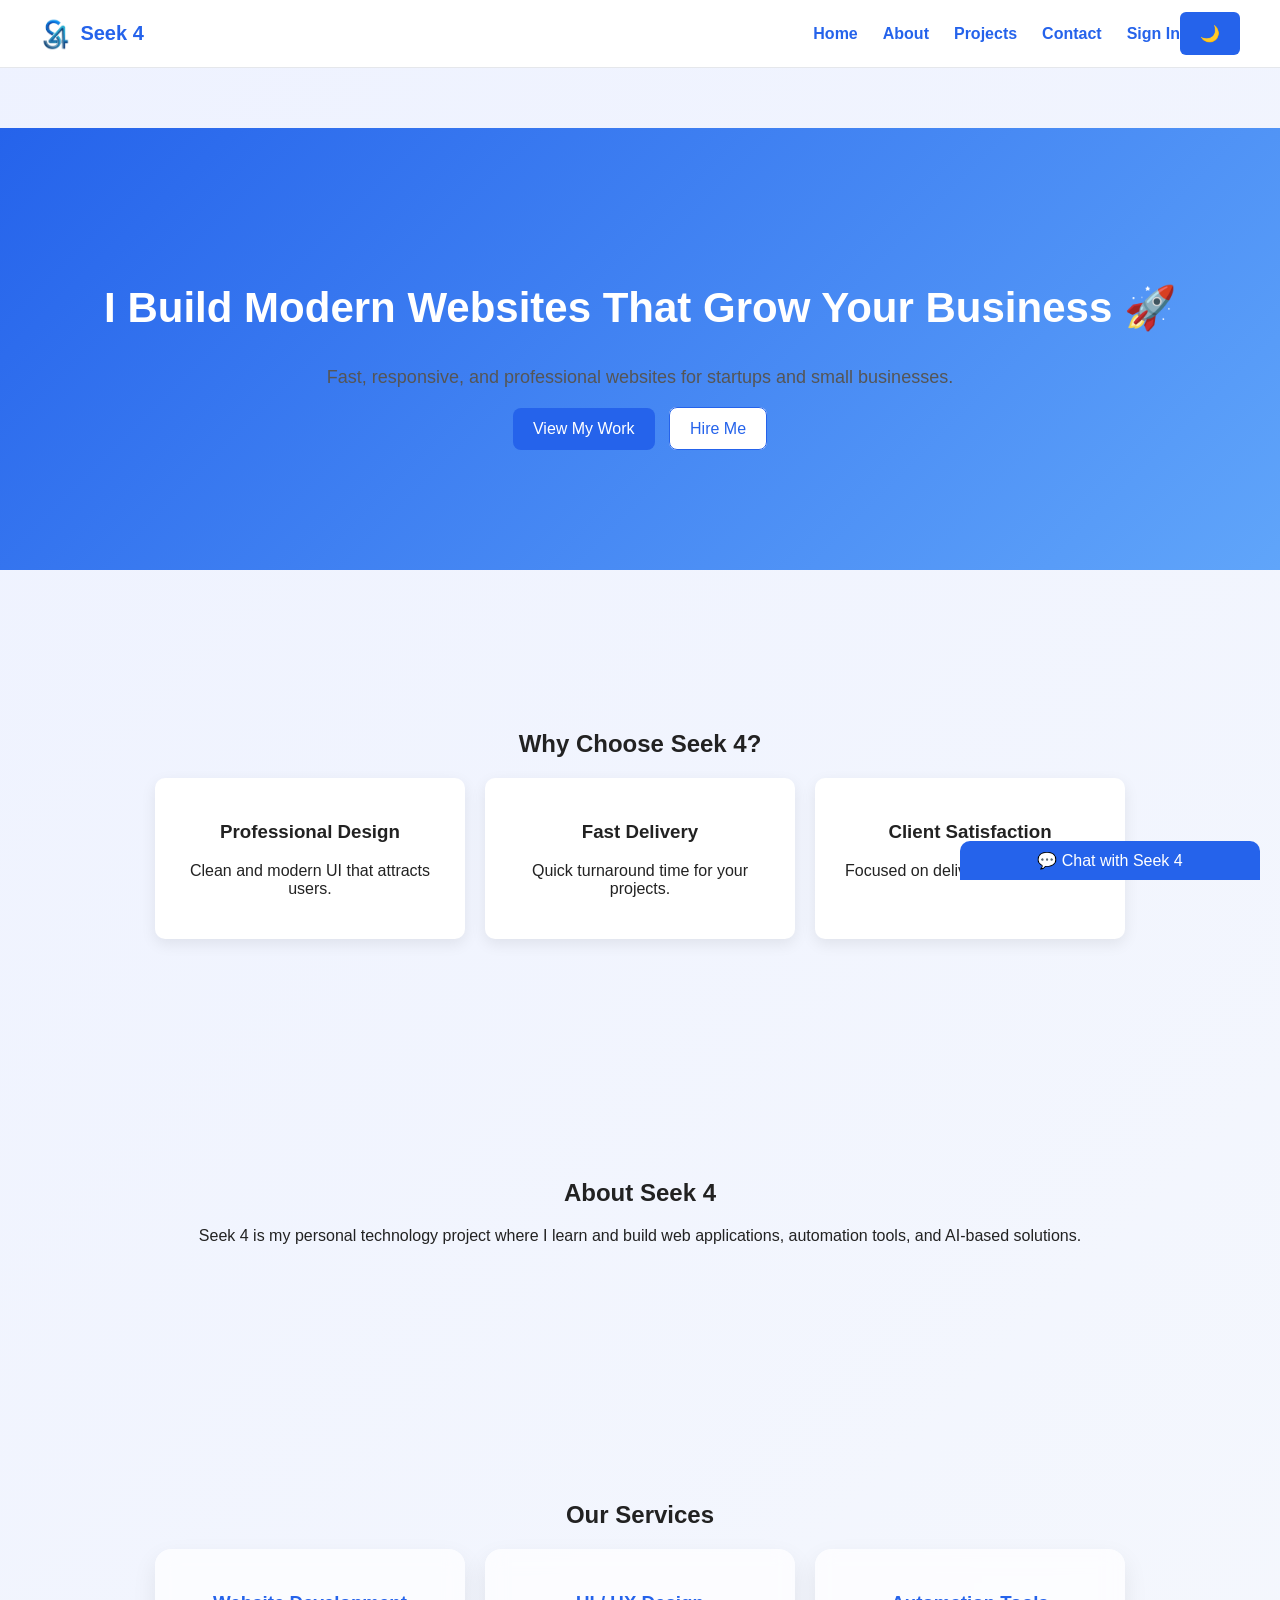
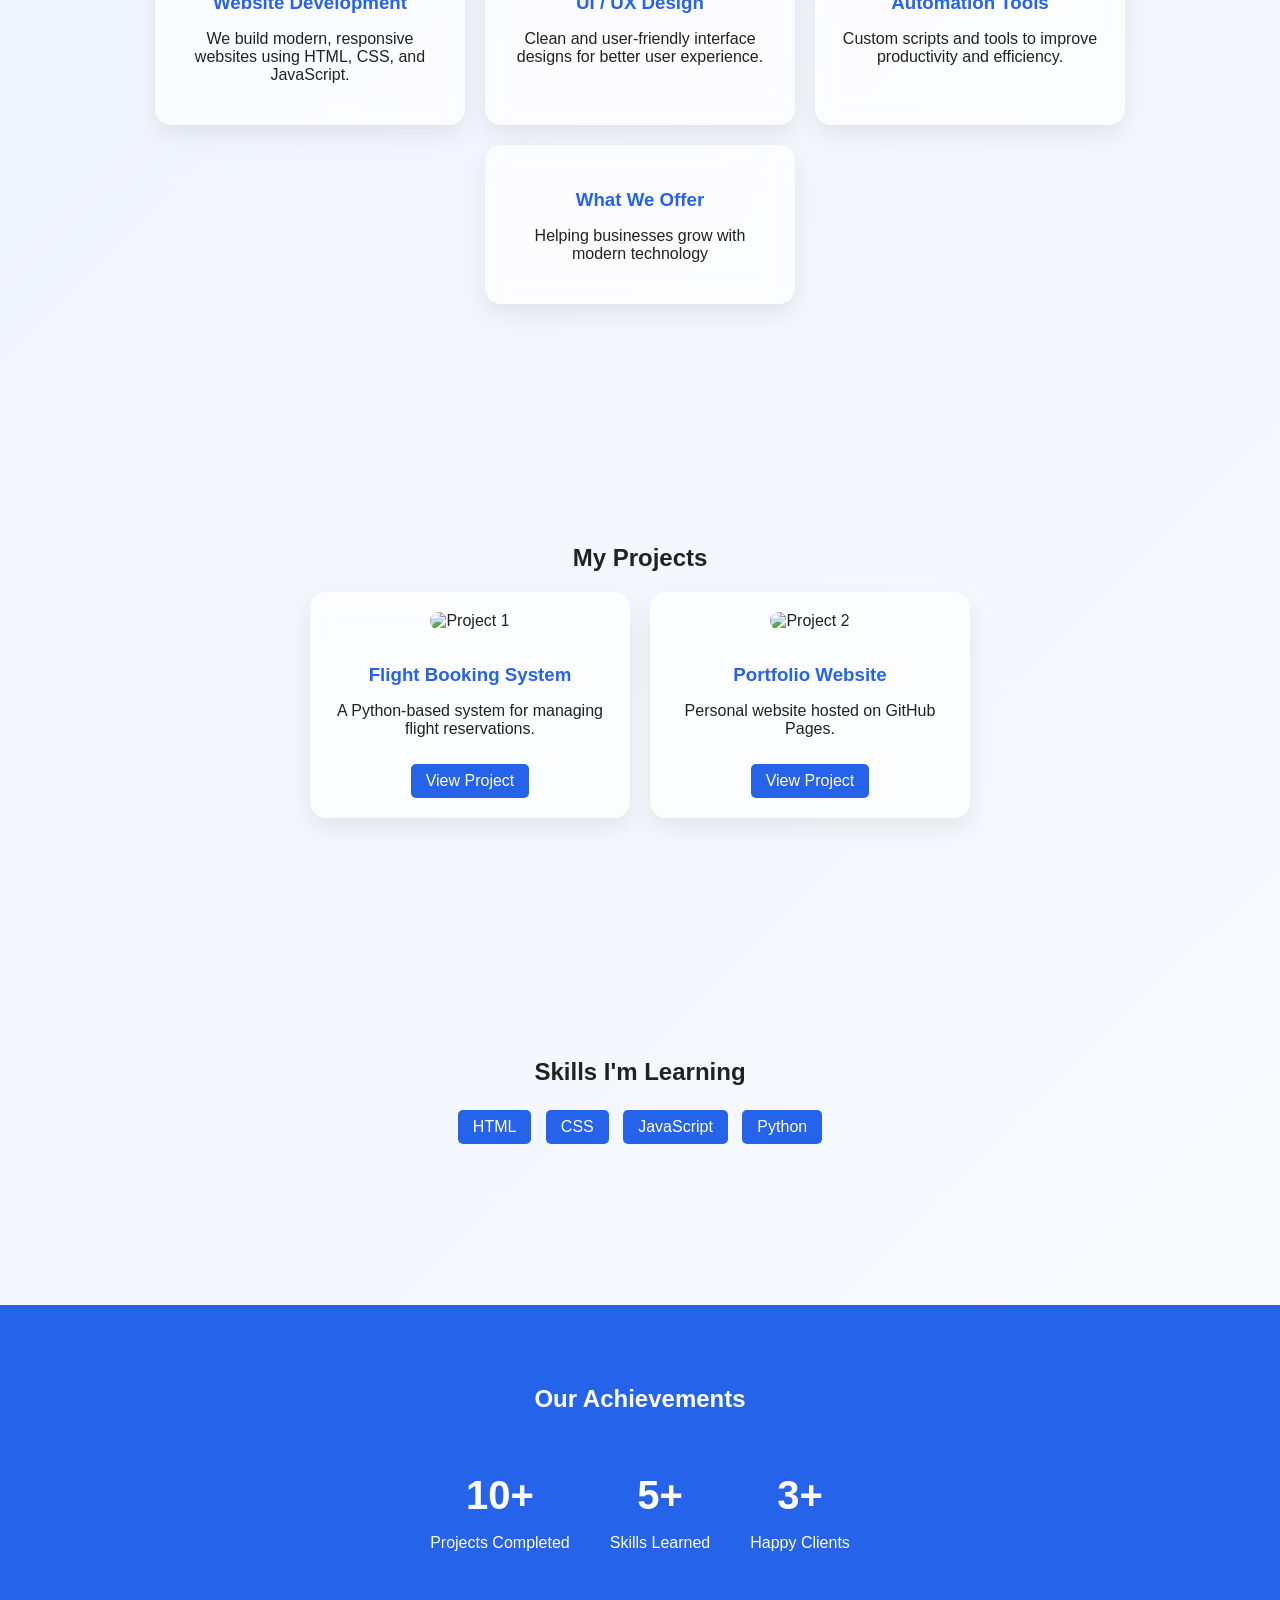
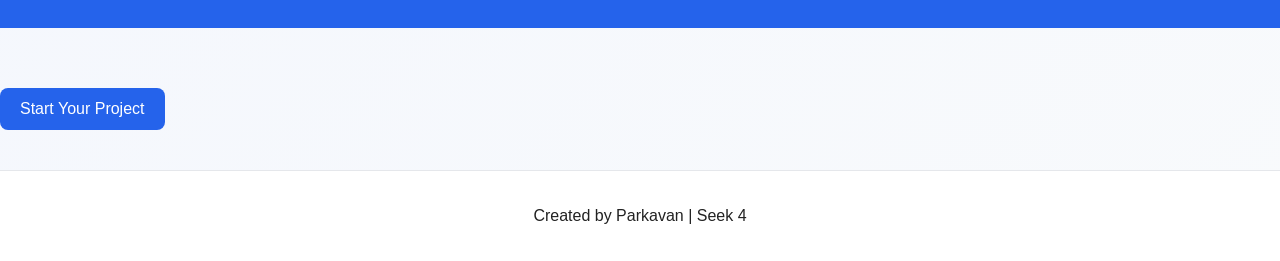
==== commit 42297792: "Update index.html" ====
--- a/index.html
+++ b/index.html
@@ -109,7 +109,7 @@
 </div>
 
 <div class="service-card">
-<h2>What We Offer</h2>
+<h3>What We Offer</h3>
 <p>Helping businesses grow with modern technology</p>
 </div>
 
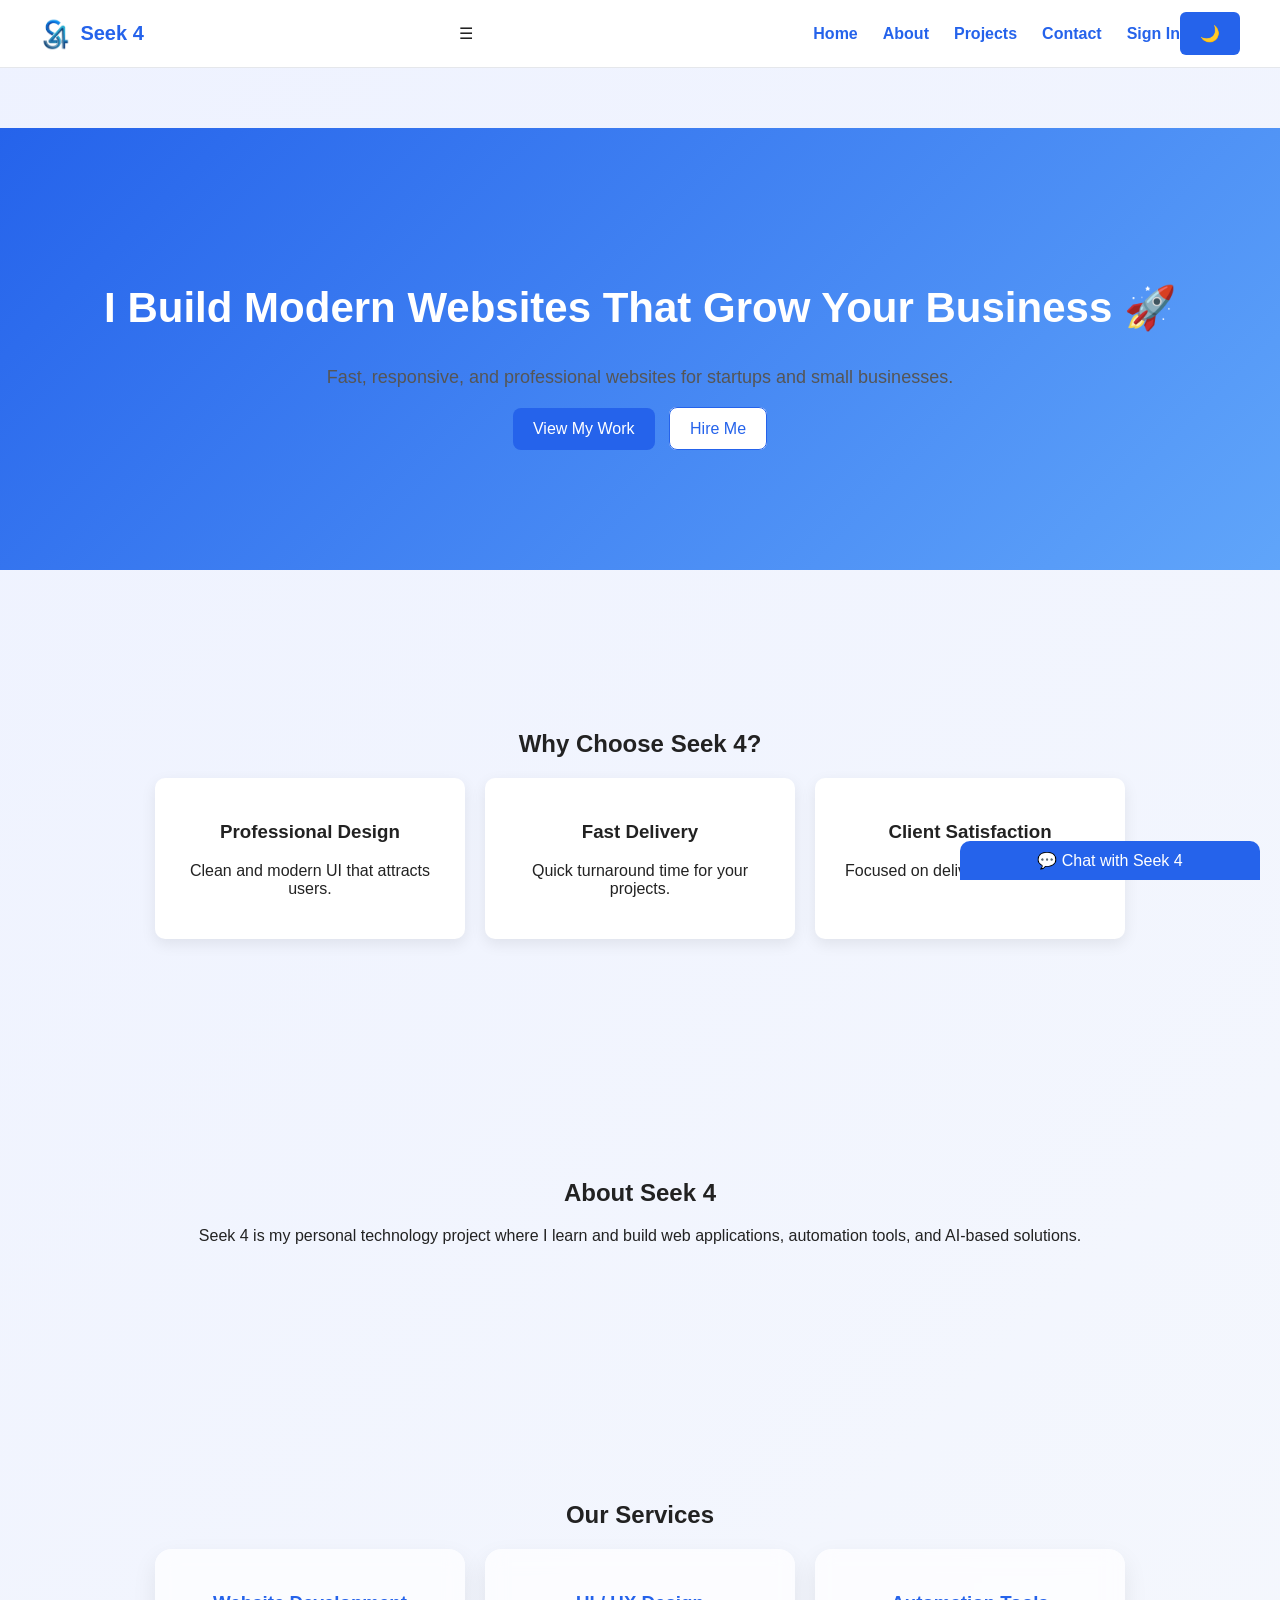
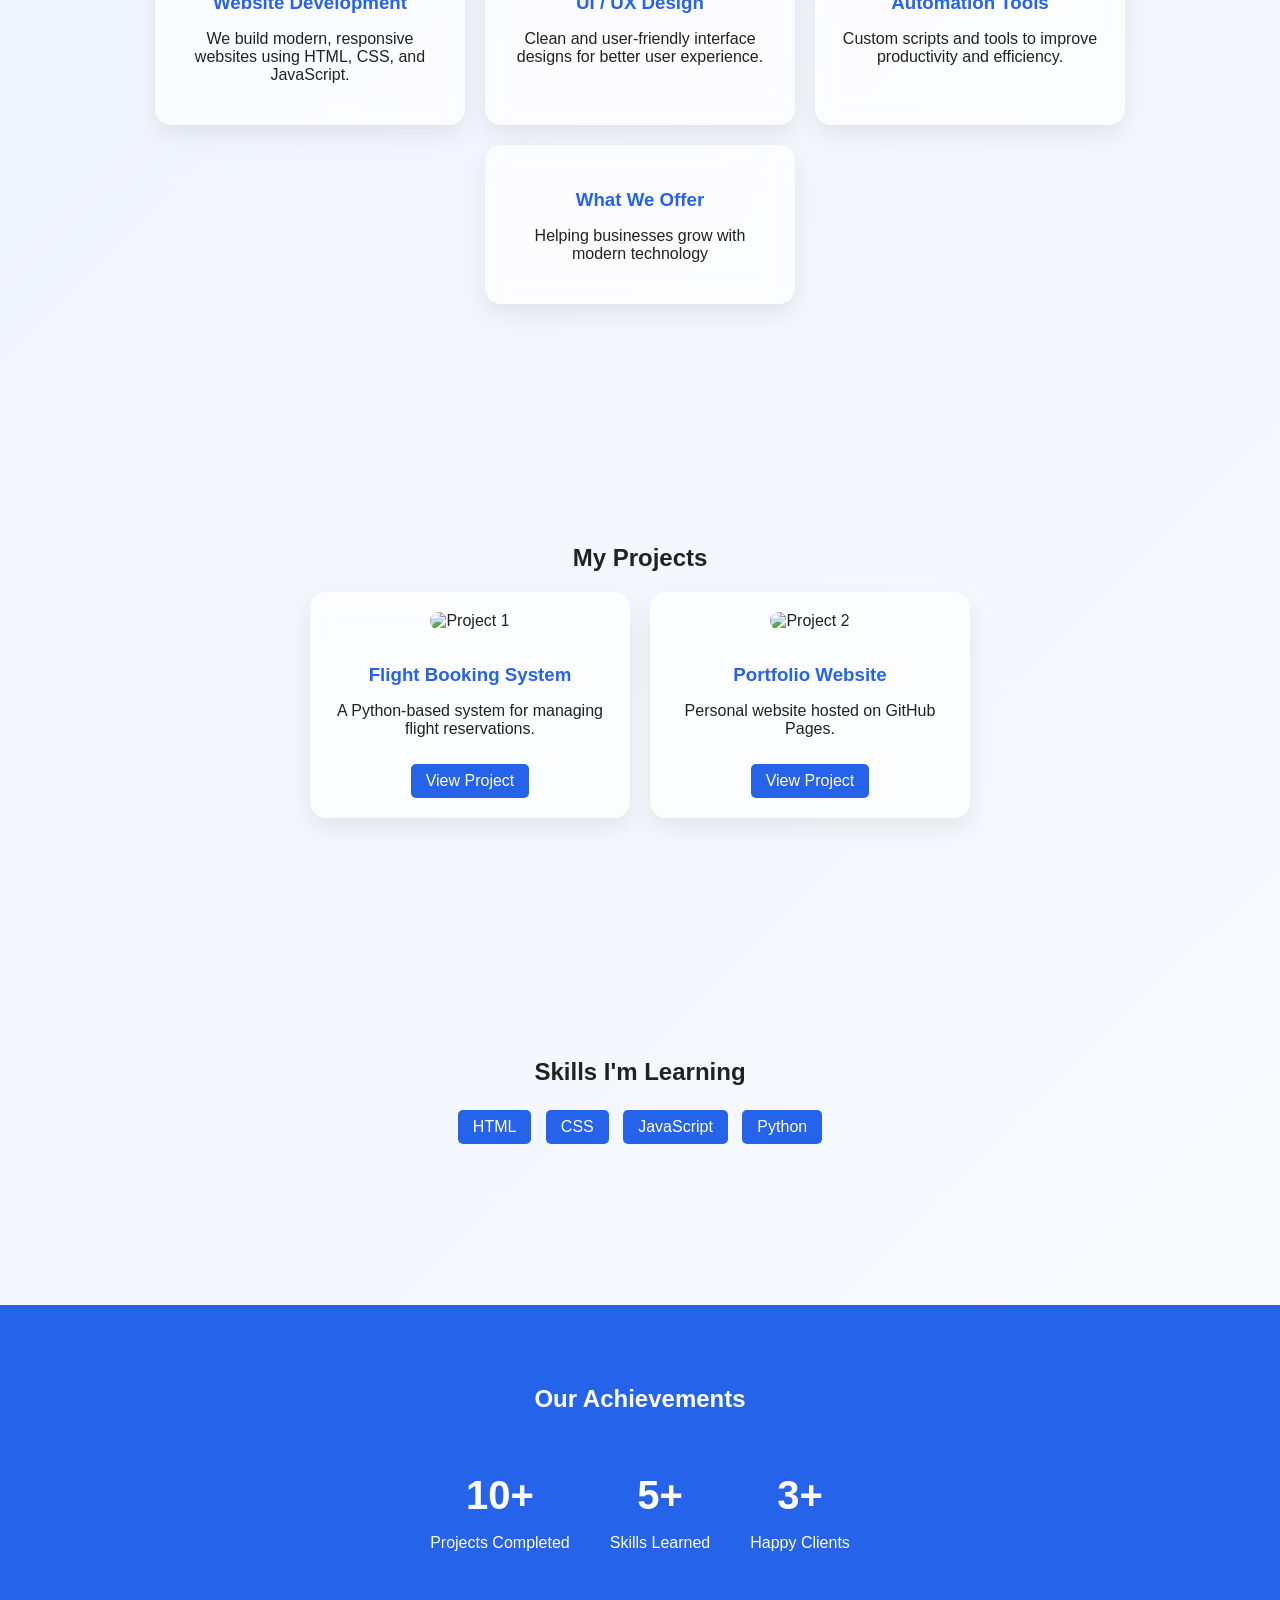
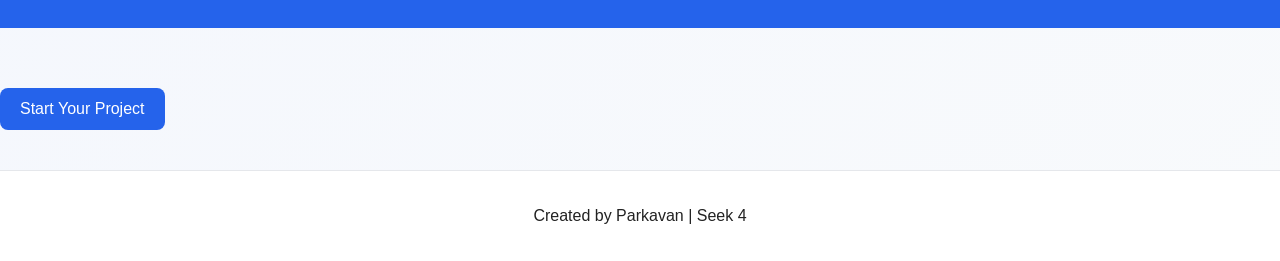
==== commit 0b429922: "Update index.html" ====
--- a/index.html
+++ b/index.html
@@ -20,16 +20,17 @@
 <span>Seek 4</span>
 </div>
 
-<nav>
+<!-- Menu Button -->
+<div class="menu-icon" onclick="toggleMenu()">☰</div>
+
+<nav id="navMenu">
 <a href="#home">Home</a>
 <a href="#about">About</a>
 <a href="#projects">Projects</a>
 <a href="contact.html">Contact</a>
-
 <a href="auth.html" id="loginLink">Sign In</a>
 <a href="#" id="logoutBtn" onclick="logout()" style="display:none;">Logout</a>
 <button id="themeToggle">🌙</button>
-
 </nav>
 
 </header>
@@ -316,6 +317,11 @@
 
 }
 
+function toggleMenu(){
+let nav = document.getElementById("navMenu")
+nav.classList.toggle("active")
+}
+
 </script>
 
 <div class="chatbot">
